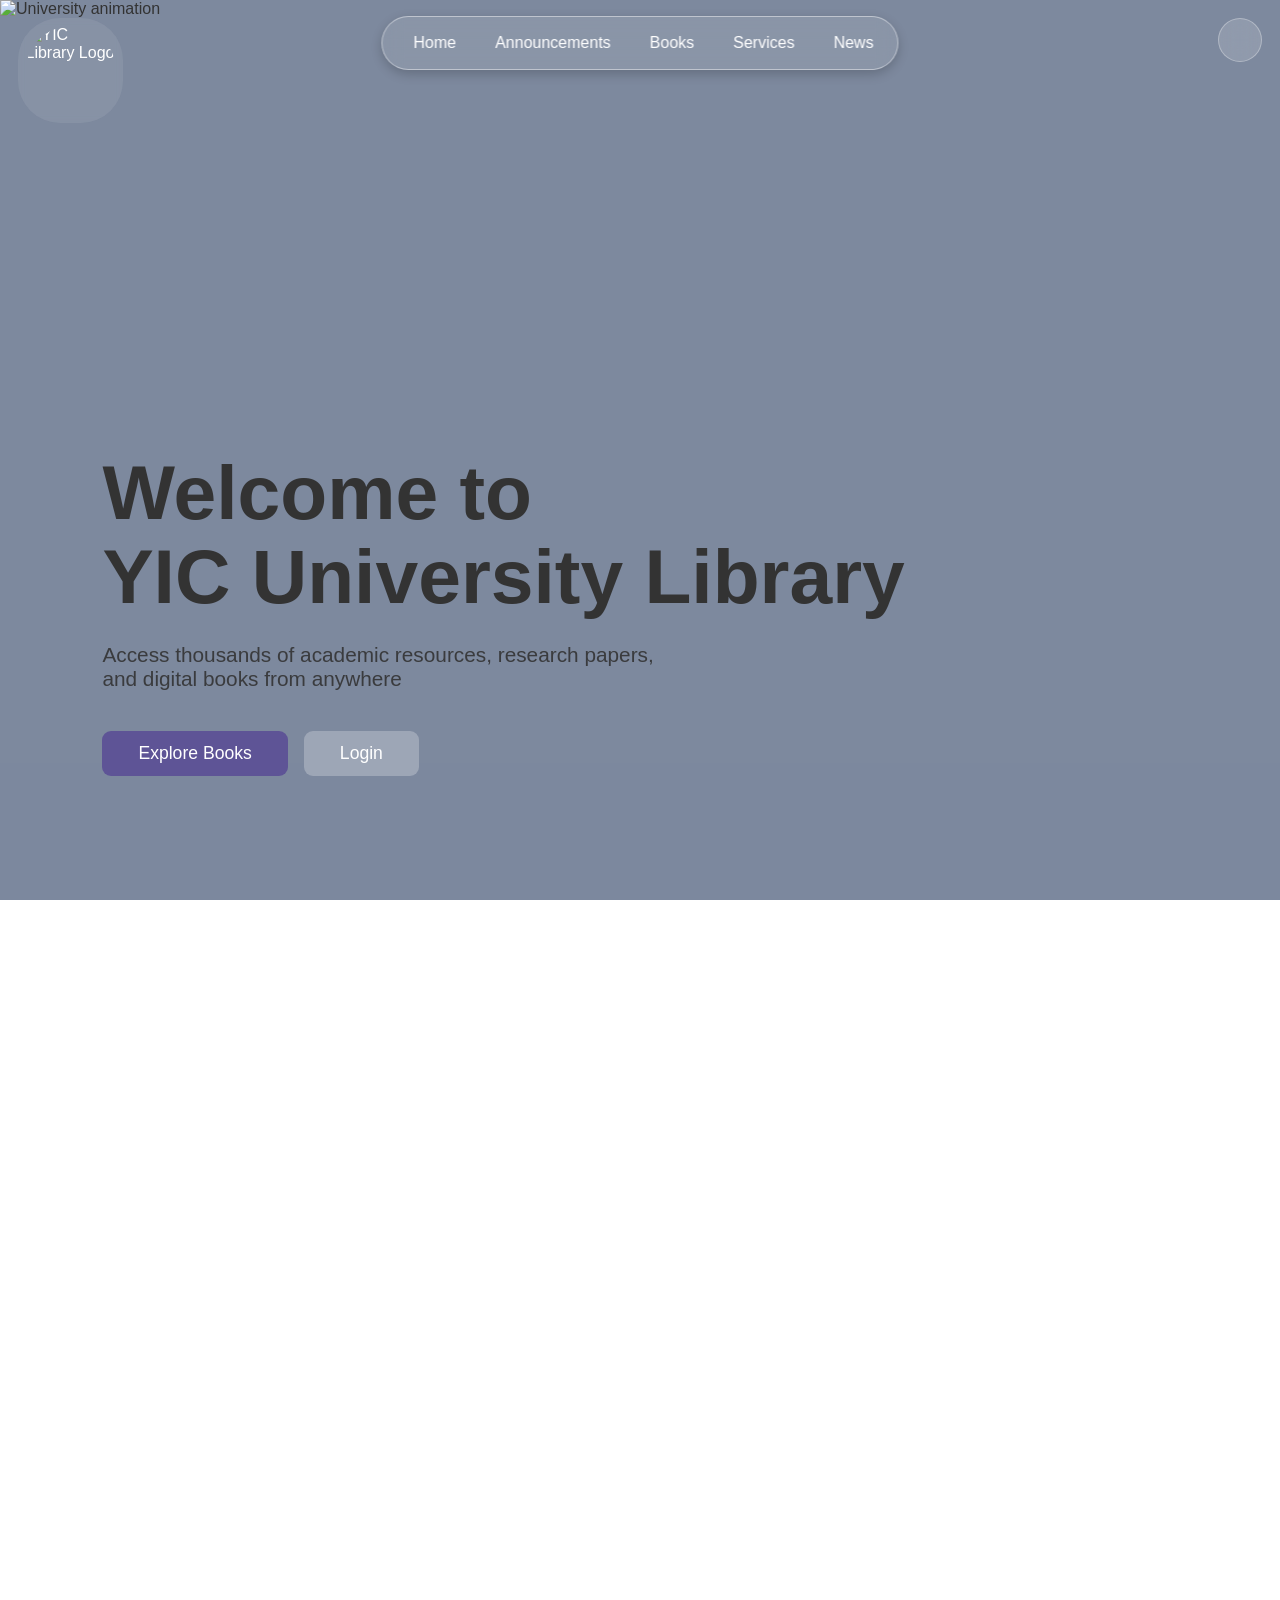
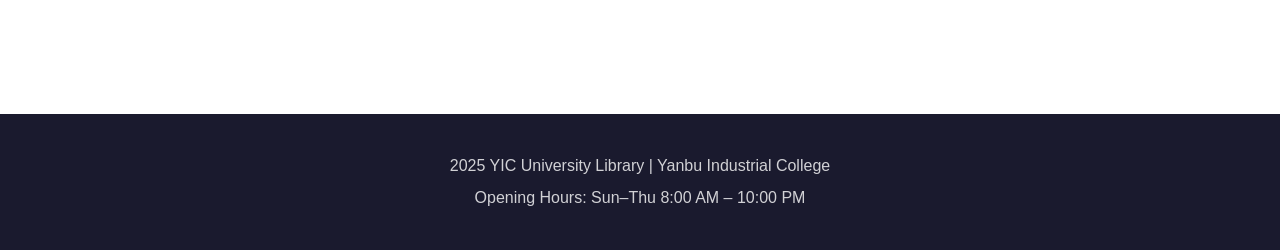
==== index.html @ c929fb39 "Add files via upload" ====
<!DOCTYPE html>
<html lang="en">
<head>
  <meta charset="UTF-8">
  <meta name="viewport" content="width=device-width, initial-scale=1.0">
  <title>YIC University Library</title>
  <link rel="stylesheet" href="https://use.fontawesome.com/releases/v6.5.1/css/all.css">
  <link rel="stylesheet" href="/assets/css/styles.css">
</head>

<body>
  <div class="overlay"></div>

  <!-- Logo -->
  <div class="logo">
    <img class="logo-img" src="/assets/images/logo.png" alt="YIC Library Logo">
  </div>

  <!-- Profile -->
  <div class="profile-circle">
    <a href="/pages/login.html" class="link"><i class="fas fa-user"></i></a>
  </div>

  <!-- Navigation -->
  <nav class="nav-links">
    <ul>
      <li><a class="links" href="#home"><i class="fas fa-home"></i> Home</a></li>
      <li><a class="links" href="#announcements"><i class="fas fa-bullhorn"></i> Announcements</a></li>
      <li><a class="links" href="#Books"><i class="fas fa-book icon-books"></i> Books</a></li>
      <li><a class="links" href="#services"><i class="fas fa-cogs"></i> Services</a></li>
      <li><a class="links" href="#news"><i class="fas fa-newspaper"></i> News</a></li>
    </ul>
  </nav>

  <!-- ===== HERO ===== -->
  <section id="home" class="hero-section visible">
   <img src="/assets/images/animation.gif" alt="University animation" class="hero-gif">
    <div class="contant">
      <h1>Welcome to<br>YIC University Library</h1>
      <p class="subtitle">Access thousands of academic resources, research papers,<br>and digital books from anywhere</p>
      <div class="button-group">
        <button class="btn-primary" onclick="location.href='books.html'">Explore Books</button>
        <button class="btn-secondary" onclick="location.href='/pages/login.html'">Login</button>
      </div>
    </div>
  </section>

  <!-- ===== ANNOUNCEMENTS ===== -->
  <section id="announcements" class="announcements">
    <div class="section-title"><i class="fas fa-bullhorn"></i> Latest Announcements</div>
    <div class="announcements-grid">
      <div class="announcement-card">
        <i class="fas fa-calendar-alt"></i>
        <h3>Library Extended Hours</h3>
        <p>During final exams, the library will be open 24/7 starting from December 15th.</p>
        <span class="announcement-date"><i class="far fa-calendar-alt"></i> December 10, 2025</span>
      </div>
      <div class="announcement-card">
        <i class="fas fa-book-open"></i>
        <h3>New Books Arrival</h3>
        <p>500+ new academic books added to our collection. Visit the new arrivals section!</p>
        <span class="announcement-date"><i class="far fa-calendar-alt"></i> December 5, 2025</span>
      </div>
      <div class="announcement-card">
        <i class="fas fa-laptop-code"></i>
        <h3>Digital Resources Workshop</h3>
        <p>Learn how to access e-books and research databases. Register now!</p>
        <span class="announcement-date"><i class="far fa-calendar-alt"></i> December 15, 2025</span>
      </div>
      <div class="announcement-card">
        <i class="fas fa-gift"></i>
        <h3>Holiday Reading Challenge</h3>
        <p>Win prizes by reading and reviewing books during the winter break.</p>
        <span class="announcement-date"><i class="far fa-calendar-alt"></i> December 20, 2025</span>
      </div>
    </div>
  </section>

  <!-- ===== POPULAR BOOKS ===== -->
  <section id="popular" class="popular-books">
    <div class="section-title"><i class="fas fa-fire"></i> Most Popular Books</div>
    <div class="books-grid">
      <div class="book-card" onclick="location.href='books.html'">
        <div class="book-icon"><i class="fas fa-book"></i></div>
        <h4>Data Science 101</h4>
        <p>Dr. Ahmed Al-Rashid</p>
        <span class="availability"><i class="fas fa-check-circle"></i> 3 copies</span>
      </div>
      <div class="book-card" onclick="location.href='books.html'">
        <div class="book-icon"><i class="fas fa-book"></i></div>
        <h4>Advanced Calculus</h4>
        <p>Prof. James Stewart</p>
        <span class="availability"><i class="fas fa-check-circle"></i> 2 copies</span>
      </div>
      <div class="book-card" onclick="location.href='books.html'">
        <div class="book-icon"><i class="fas fa-book"></i></div>
        <h4>Python Programming</h4>
        <p>Eric Matthes</p>
        <span class="availability"><i class="fas fa-check-circle"></i> 5 copies</span>
      </div>
      <div class="book-card" onclick="location.href='books.html'">
        <div class="book-icon"><i class="fas fa-book"></i></div>
        <h4>Ancient Egypt History</h4>
        <p>Dr. Zahi Hawass</p>
        <span class="availability low"><i class="fas fa-exclamation-circle"></i> 1 copy</span>
      </div>
      <div class="book-card" onclick="location.href='books.html'">
        <div class="book-icon"><i class="fas fa-book"></i></div>
        <h4>Web Development</h4>
        <p>Jon Duckett</p>
        <span class="availability"><i class="fas fa-check-circle"></i> 4 copies</span>
      </div>
    </div>
  </section>

  <!-- ===== SERVICES ===== -->
  <section id="services" class="services-section">
    <div class="section-title"><i class="fas fa-cogs"></i> Library Services</div>
    <div class="services-grid">
      <div class="service-card" onclick="location.href='books.html'">
        <i class="fas fa-search"></i>
        <h3>Search Books</h3>
        <p>Find any book in our catalog</p>
      </div>
      <div class="service-card" onclick="location.href='Ebooks.jsp'">
        <i class="fas fa-tablet-alt"></i>
        <h3>E-Books</h3>
        <p>Access digital resources anytime</p>
      </div>
      <div class="service-card" onclick="location.href='fines.html'">
        <i class="fas fa-dollar-sign"></i>
        <h3>Pay Fines</h3>
        <p>Check and pay overdue fines</p>
      </div>
      <div class="service-card" onclick="location.href='reservroom.jsp'">
        <i class="fas fa-door-open"></i>
        <h3>Study Rooms</h3>
        <p>Reserve group study spaces</p>
      </div>
    </div>
  </section>

  <!-- ===== NEWS ===== -->
  <section id="news" class="news-section">
    <div class="section-title"><i class="fas fa-newspaper"></i> Library News</div>
    <div class="news-list">
      <div class="news-item">
        <div class="news-icon"><i class="fas fa-trophy"></i></div>
        <div class="news-content">
          <h4>Library Wins Best Service Award</h4>
          <p>YIC Library recognized for excellence in student services at the annual education awards.</p>
          <span class="news-date"><i class="far fa-calendar-alt"></i> December 8, 2025</span>
        </div>
      </div>
      <div class="news-item">
        <div class="news-icon"><i class="fas fa-wifi"></i></div>
        <div class="news-content">
          <h4>New High-Speed WiFi Installed</h4>
          <p>All library zones now have upgraded 5G WiFi connectivity for better online access.</p>
          <span class="news-date"><i class="far fa-calendar-alt"></i> December 1, 2025</span>
        </div>
      </div>
      <div class="news-item">
        <div class="news-icon"><i class="fas fa-users"></i></div>
        <div class="news-content">
          <h4>Study Group Registration Open</h4>
          <p>Register your study group for the winter semester. Limited slots available.</p>
          <span class="news-date"><i class="far fa-calendar-alt"></i> November 28, 2025</span>
        </div>
      </div>
      <div class="news-item">
        <div class="news-icon"><i class="fas fa-microphone-alt"></i></div>
        <div class="news-content">
          <h4>Author Talk: Dr. Mohammed Al-Ghamdi</h4>
          <p>Join us for a discussion on "Digital Transformation in Education"</p>
          <span class="news-date"><i class="far fa-calendar-alt"></i> November 25, 2025</span>
        </div>
      </div>
    </div>

    <!-- Contact / Feedback Form -->
    <div class="feedback-form-wrap">
      <div class="section-title" style="margin-top:60px;"><i class="fas fa-envelope"></i> Send Us a Message</div>
      <form id="feedbackForm" novalidate>
        <div class="form-group">
          <label for="userName">Full Name</label>
          <input type="text" id="userName" placeholder="Your full name" autocomplete="name">
          <span class="error-msg" id="nameError"></span>
        </div>
        <div class="form-group">
          <label for="userEmail">Email Address</label>
          <input type="email" id="userEmail" placeholder="your@email.com" autocomplete="email">
          <span class="error-msg" id="emailError"></span>
        </div>
        <div class="form-group">
          <label for="userMessage">Message</label>
          <textarea id="userMessage" rows="4" placeholder="Write your message here..."></textarea>
          <span class="error-msg" id="messageError"></span>
        </div>
        <button type="submit" class="btn-primary">Send Message <i class="fas fa-paper-plane"></i></button>
        <div class="form-success" id="formSuccess">
          <i class="fas fa-check-circle"></i> Thank you! Your message has been sent.
        </div>
      </form>
    </div>
  </section>

  <!-- Footer -->
  <footer>
    <p><i class="far fa-copyright"></i> 2025 YIC University Library | Yanbu Industrial College</p>
    <p><i class="far fa-clock"></i> Opening Hours: Sun–Thu 8:00 AM – 10:00 PM</p>
  </footer>

  <!-- Scroll to Top -->
  <button class="scroll-top" id="scrollTop" aria-label="Scroll to top">
    <i class="fas fa-arrow-up"></i>
  </button>

  <script src="/assets/js/main.js"></script>
</body>
</html>
---- assets/css/styles.css ----
/* ========== RESET ========== */
*, *::before, *::after {
  margin: 0;
  padding: 0;
  box-sizing: border-box;
}

html {
  scroll-behavior: smooth; /* ✅ handles smooth scrolling natively */
}

body {
  font-family: 'Segoe UI', Arial, sans-serif;
  color: white;
  overflow-x: hidden;
}

/* ========== BACKGROUND VIDEO ========== */
/* ✅ Removed duplicate .background wrapper div and second .backgraund overlay */
img.hero-gif {
  position: fixed;
  inset: 0;               /* shorthand for top/right/bottom/left: 0 */
  width: 100vw;
  height: 100vh;
  object-fit: cover;
  z-index: -2;
}

.overlay {
  position: fixed;
  inset: 0;
  background: rgba(20, 42, 80, 0.65);
  z-index: -1;
}

/* ========== LOGO ========== */
.logo{
  position: fixed;
  top: 18px;
  left: 18px;
  z-index: 999;
  width: 105px;
  height: 105px;
  background: rgba(255, 255, 255, 0.08);
  border-radius: 40%;
  display: flex;
  align-items: center;
  justify-content: center;
  backdrop-filter: blur(4px);
}
.logo-img {
  width: 100px;
  height: 100px;
  object-fit: contain;
  border-radius: 50%;
  background: rgba(255, 255, 255, 0);
  padding: 5px;
}
/* ========== PROFILE BUTTON ========== */
.profile-circle {
  position: fixed;
  top: 18px;
  right: 18px;
  z-index: 999;
  width: 44px;
  height: 44px;
  background: rgba(255, 255, 255, 0.15);
  border-radius: 50%;
  display: flex;
  align-items: center;
  justify-content: center;
  backdrop-filter: blur(10px);
  border: 1px solid rgba(255, 255, 255, 0.3);
  transition: background 0.3s;
}

.profile-circle .link {
  color: #283971;
  font-size: 1.4rem;
  text-decoration: none;
}

.profile-circle:hover {
  background: rgba(255, 255, 255, 0.4);
  box-shadow: 0 0 14px #203a5a;
}

/* ========== NAVIGATION ========== */
.nav-links {
  position: fixed;
  top: 1rem;
  left: 50%;
  transform: translateX(-50%);
  z-index: 100;
  background: rgba(255, 255, 255, 0.1);
  backdrop-filter: blur(10px);
  padding: 0.7rem 1.5rem;
  border-radius: 30px;
  border: 1px solid rgba(255, 255, 255, 0.45);
  box-shadow: 0 4px 12px rgba(0, 0, 0, 0.2);
  transition: all 0.3s ease;
}

.nav-links.scrolled {
  background: rgba(0, 0, 0, 0.85);
  top: 0;
  border-radius: 0 0 28px 28px;
}

ul {
  list-style: none;
  display: flex;
  gap: 2rem;
}

.links {
  color: white;
  text-decoration: none;
  font-weight: 500;
  display: inline-flex;
  align-items: center;
  gap: 7px;
  padding: 6px 0;
  position: relative;
  transition: color 0.3s;
}

.links::after {
  content: '';
  position: absolute;
  bottom: 0;
  left: 50%;
  width: 0;
  height: 2px;
  background: #283971;
  transition: all 0.3s ease;
}

.links:hover { color: #2b3863; }
.links:hover::after { width: 100%; left: 0; }

/* ========== HERO ========== */
.hero-section {
  min-height: 100vh;
  display: flex;
  align-items: center;
}

@keyframes fadeUp {
  from { opacity: 0; transform: translateY(30px); filter: blur(8px); }
  to   { opacity: 1; transform: translateY(0);    filter: blur(0); }
}

.contant {
  position: absolute;
  top: 50%;
  left: 8%;
  transform: translateY(-50%);
  animation: fadeUp 1.8s ease forwards;
}
#home{
  background: rgba(255, 255, 255, 0.15);
}
.contant h1 {
  font-size: clamp(36px, 6vw, 80px); /* ✅ responsive font, no breakpoints needed */
  font-weight: bold;
  line-height: 1.1;
  margin-bottom: 24px;
}

.subtitle {
  font-size: clamp(1rem, 2vw, 1.3rem);
  margin-bottom: 40px;
  opacity: 0.9;
}

/* ========== BUTTONS ========== */
/* ✅ Replaced input[type=button] with proper <button> elements */
.button-group {
  display: flex;
  gap: 16px;
  flex-wrap: wrap;
}

.btn-primary,
.btn-secondary {
  font-size: 1.1rem;
  padding: 12px 36px;
  border: none;
  border-radius: 9px;
  cursor: pointer;
  transition: all 0.3s ease;
  font-family: inherit;
}

.btn-primary {
  background: #5E5496;
  color: white;
}

.btn-primary:hover {
  background: #283971;
  box-shadow: 0 0 18px #28397188;
}

.btn-secondary {
  background: rgba(255, 255, 255, 0.25);
  color: white;
}

.btn-secondary:hover {
  background: rgba(255, 255, 255, 0.42);
  color: #1a2e50;
  box-shadow: 0 0 18px #203a5a88;
}

/* ========== SECTIONS (shared) ========== */
/* ✅ hero-section gets .visible immediately in HTML — no JS flash */
section {
  min-height: 100vh;
  padding: 90px 20px 60px;
  background: white;
  color: #333;
  opacity: 0;
  transform: translateY(40px);
  transition: opacity 0.7s ease, transform 0.7s ease;
}

section.visible {
  opacity: 1;
  transform: translateY(0);
}

.section-title {
  text-align: center;
  font-size: 2.2rem;
  margin-bottom: 50px;
  color: #333;
  position: relative;
  padding-bottom: 14px;
}

.section-title::after {
  content: '';
  position: absolute;
  bottom: 0;
  left: 50%;
  transform: translateX(-50%);
  width: 70px;
  height: 4px;
  background: #283971;
  border-radius: 2px;
}

/* ========== ANNOUNCEMENTS ========== */
.announcements {
  background: linear-gradient(135deg, #f5f7fa, #e4e8f0);
}

.announcements-grid {
  display: grid;
  grid-template-columns: repeat(auto-fit, minmax(300px, 1fr));
  gap: 28px;
  max-width: 1200px;
  margin: 0 auto;
}

.announcement-card {
  background: white;
  border-left: 5px solid #283971;
  border-radius: 14px;
  padding: 24px;
  box-shadow: 0 8px 24px rgba(0,0,0,0.08);
  transition: transform 0.3s;
}

.announcement-card:hover { transform: translateY(-5px); }

.announcement-card > i {
  font-size: 36px;
  color: #283971;
  margin-bottom: 12px;
  display: block;
}

.announcement-card h3 { font-size: 1.2rem; margin-bottom: 8px; }
.announcement-card p  { color: #666; line-height: 1.6; }

.announcement-date {
  display: block;
  margin-top: 14px;
  font-size: 0.82rem;
  color: #283971;
}

/* ========== POPULAR BOOKS ========== */
.popular-books { background: white; }

.books-grid {
  display: grid;
  grid-template-columns: repeat(auto-fit, minmax(190px, 1fr));
  gap: 28px;
  max-width: 1200px;
  margin: 0 auto;
}

.book-card {
  background: #f8f9fa;
  border-radius: 12px;
  padding: 22px 16px;
  text-align: center;
  cursor: pointer;
  transition: transform 0.3s, box-shadow 0.3s;
}

.book-card:hover {
  transform: translateY(-8px);
  box-shadow: 0 14px 36px rgba(0,0,0,0.12);
}

.book-icon { font-size: 54px; color: #283971; margin-bottom: 14px; }
.book-card h4 { font-size: 1rem; margin-bottom: 6px; color: #333; }
.book-card p  { font-size: 0.88rem; color: #666; }

.availability {
  display: inline-block;
  margin-top: 12px;
  padding: 4px 12px;
  background: #28a745;
  color: white;
  border-radius: 20px;
  font-size: 0.78rem;
}

/* ✅ Low stock badge */
.availability.low { background: #e07b00; }

/* ========== SERVICES ========== */
.services-section {
  background: linear-gradient(135deg, #5E5496, #44AF69);
  color: white;
}

.services-section .section-title { color: white; }

.services-grid {
  display: grid;
  grid-template-columns: repeat(auto-fit, minmax(230px, 1fr));
  gap: 28px;
  max-width: 1200px;
  margin: 0 auto;
}

.service-card {
  background: rgba(255,255,255,0.15);
  backdrop-filter: blur(10px);
  border-radius: 14px;
  padding: 34px 22px;
  text-align: center;
  cursor: pointer;
  transition: background 0.3s, transform 0.3s;
}

.service-card:hover {
  background: rgba(255,255,255,0.26);
  transform: scale(1.04);
}

.service-card i  { font-size: 46px; margin-bottom: 18px; display: block; }
.service-card h3 { font-size: 1.2rem; margin-bottom: 8px; }
.service-card p  { opacity: 0.85; font-size: 0.95rem; }

/* ========== NEWS ========== */
.news-section { background: #f0f2f5; }

.news-list {
  max-width: 900px;
  margin: 0 auto;
}

.news-item {
  background: white;
  padding: 20px 24px;
  margin-bottom: 18px;
  border-radius: 12px;
  display: flex;
  gap: 18px;
  align-items: center;
  transition: transform 0.3s, box-shadow 0.3s;
}

.news-item:hover {
  transform: translateX(8px);
  box-shadow: 0 6px 20px rgba(0,0,0,0.1);
}

.news-icon {
  flex-shrink: 0;
  width: 48px;
  height: 48px;
  background: #2D54A4;
  border-radius: 50%;
  display: flex;
  align-items: center;
  justify-content: center;
  color: white;
  font-size: 18px;
}

.news-content h4 { color: #222; margin-bottom: 4px; }
.news-content p  { color: #666; font-size: 0.92rem; }
.news-date { color: #2D54A4; font-size: 0.82rem; margin-top: 6px; display: block; }

/* ========== FEEDBACK FORM ========== */
.feedback-form-wrap {
  max-width: 640px;
  margin: 0 auto;
  padding-bottom: 20px;
}

#feedbackForm {
  display: flex;
  flex-direction: column;
  gap: 18px;
}

.form-group {
  display: flex;
  flex-direction: column;
  gap: 6px;
}

.form-group label {
  font-weight: 600;
  color: #333;
  font-size: 0.95rem;
}

.form-group input,
.form-group textarea {
  padding: 12px 14px;
  border: 2px solid #ddd;
  border-radius: 9px;
  font-size: 1rem;
  font-family: inherit;
  transition: border-color 0.3s;
  resize: vertical;
}

.form-group input:focus,
.form-group textarea:focus {
  outline: none;
  border-color: #b21f2d;
}

/* ✅ Validation error styles */
.form-group input.invalid,
.form-group textarea.invalid {
  border-color: #e03030;
}

.error-msg {
  color: #e03030;
  font-size: 0.82rem;
  min-height: 16px;
}

.form-success {
  display: none;
  color: #1a7a3c;
  background: #d4f4e2;
  border-radius: 8px;
  padding: 12px 16px;
  font-weight: 600;
  font-size: 0.95rem;
}

/* ========== FOOTER ========== */
footer {
  background: #1a1a2e;
  color: rgba(255,255,255,0.8);
  text-align: center;
  padding: 36px 20px;
  line-height: 2;
}

/* ========== SCROLL TO TOP ========== */
/* ✅ Changed from div to <button> for accessibility */
.scroll-top {
  position: fixed;
  bottom: 28px;
  right: 28px;
  width: 48px;
  height: 48px;
  background: #55C3F0;
  border: none;
  border-radius: 50%;
  display: flex;
  align-items: center;
  justify-content: center;
  color: white;
  font-size: 1.1rem;
  cursor: pointer;
  opacity: 0;
  visibility: hidden;
  transition: all 0.3s ease;
  z-index: 1000;
}

.scroll-top.show {
  opacity: 1;
  visibility: visible;
}

.scroll-top:hover {
  background: #8a1a25;
  transform: translateY(-4px);
}

/* ========== RESPONSIVE ========== */
@media (max-width: 768px) {
  .nav-links { width: 92%; padding: 0.5rem 1rem; }
  ul { gap: 1rem; }
  .links { font-size: 12px; }
  .links i { font-size: 12px; }

  .contant { left: 5%; right: 5%; }

  .news-item { flex-direction: column; text-align: center; }
  .announcements-grid { grid-template-columns: 1fr; }
}
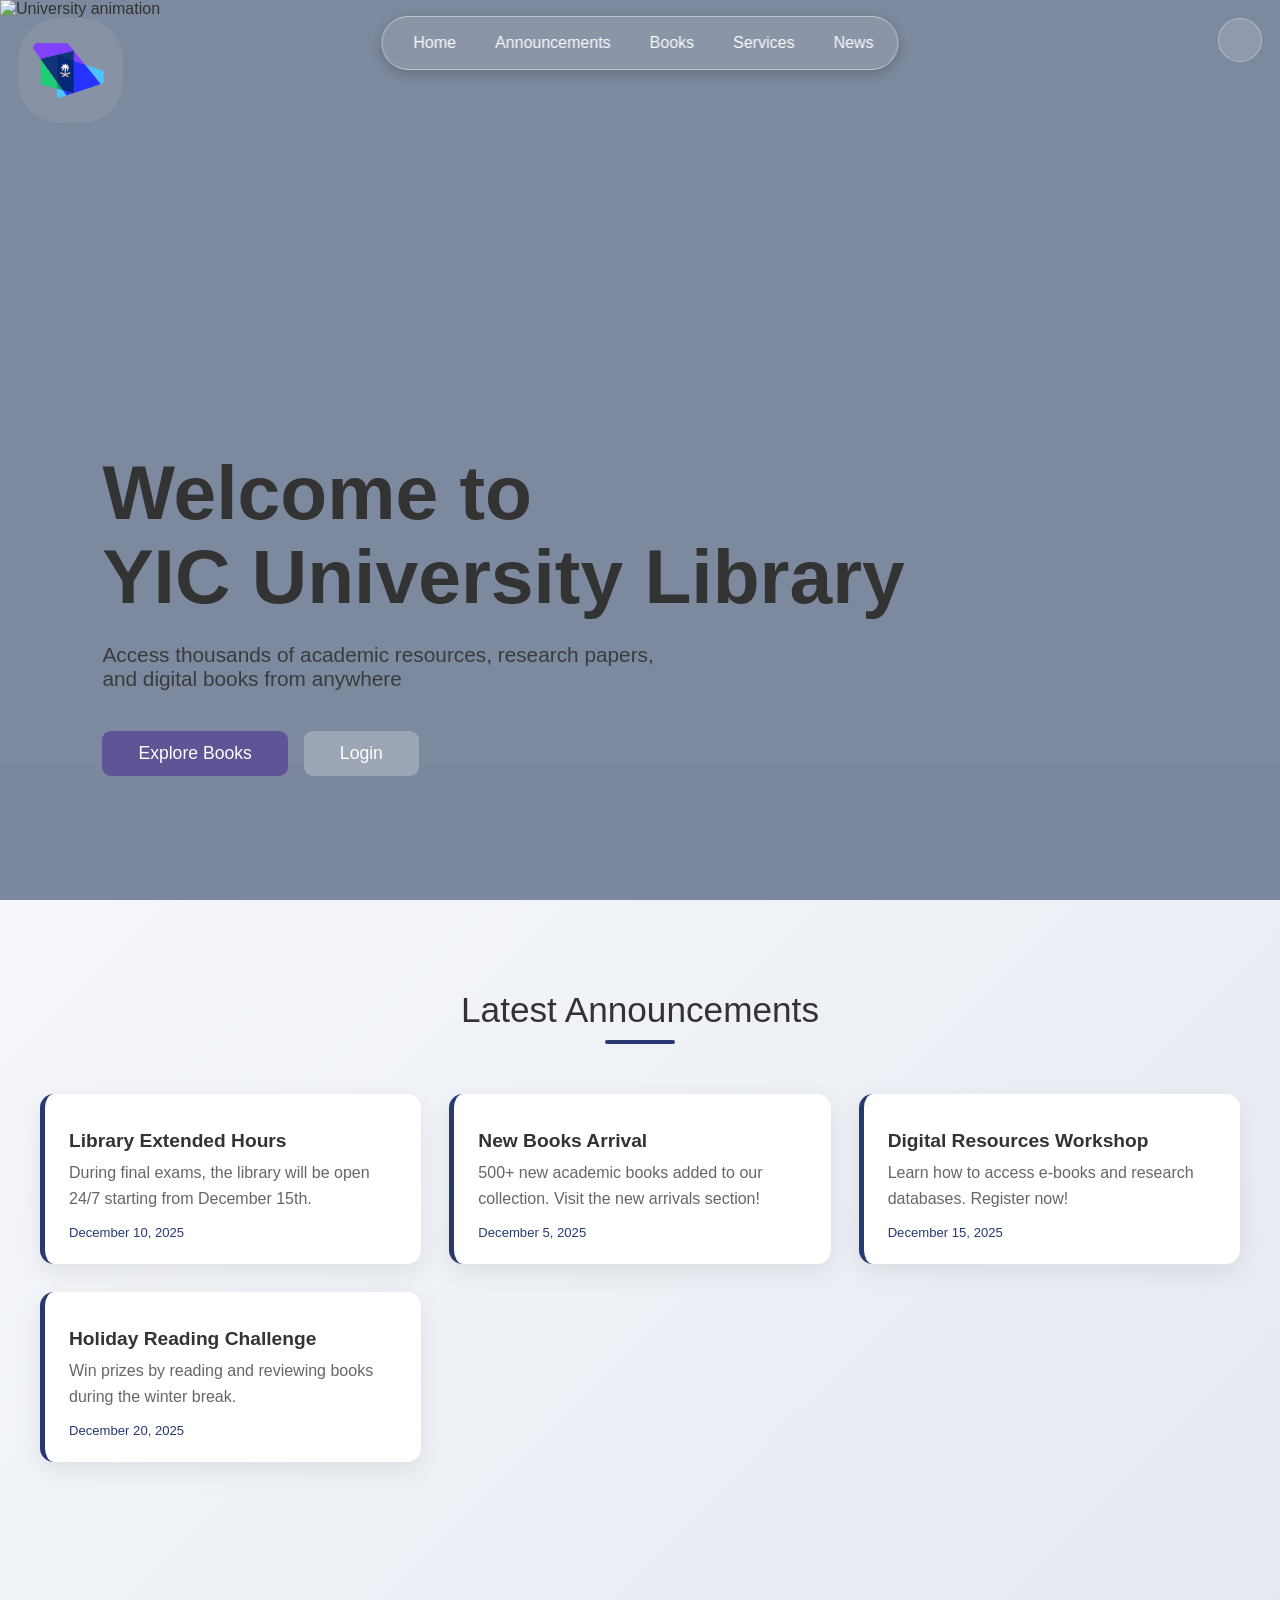
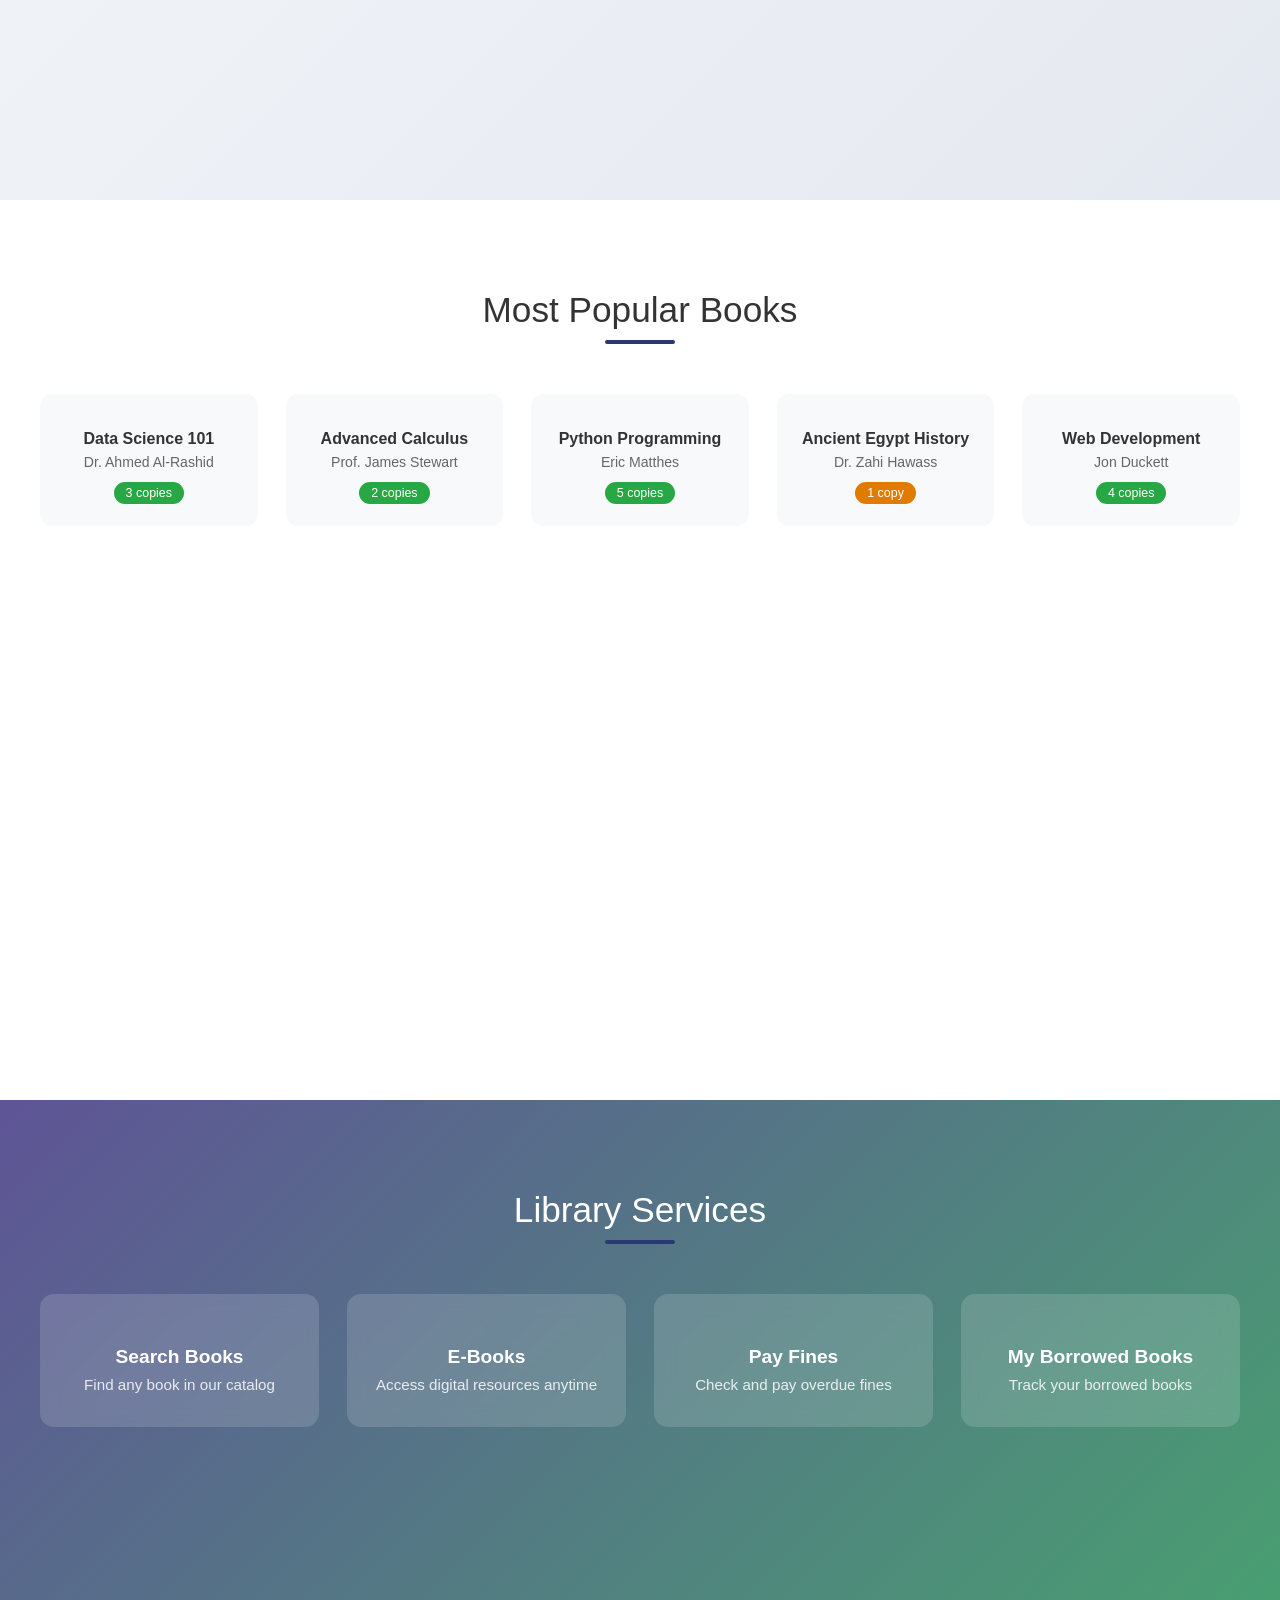
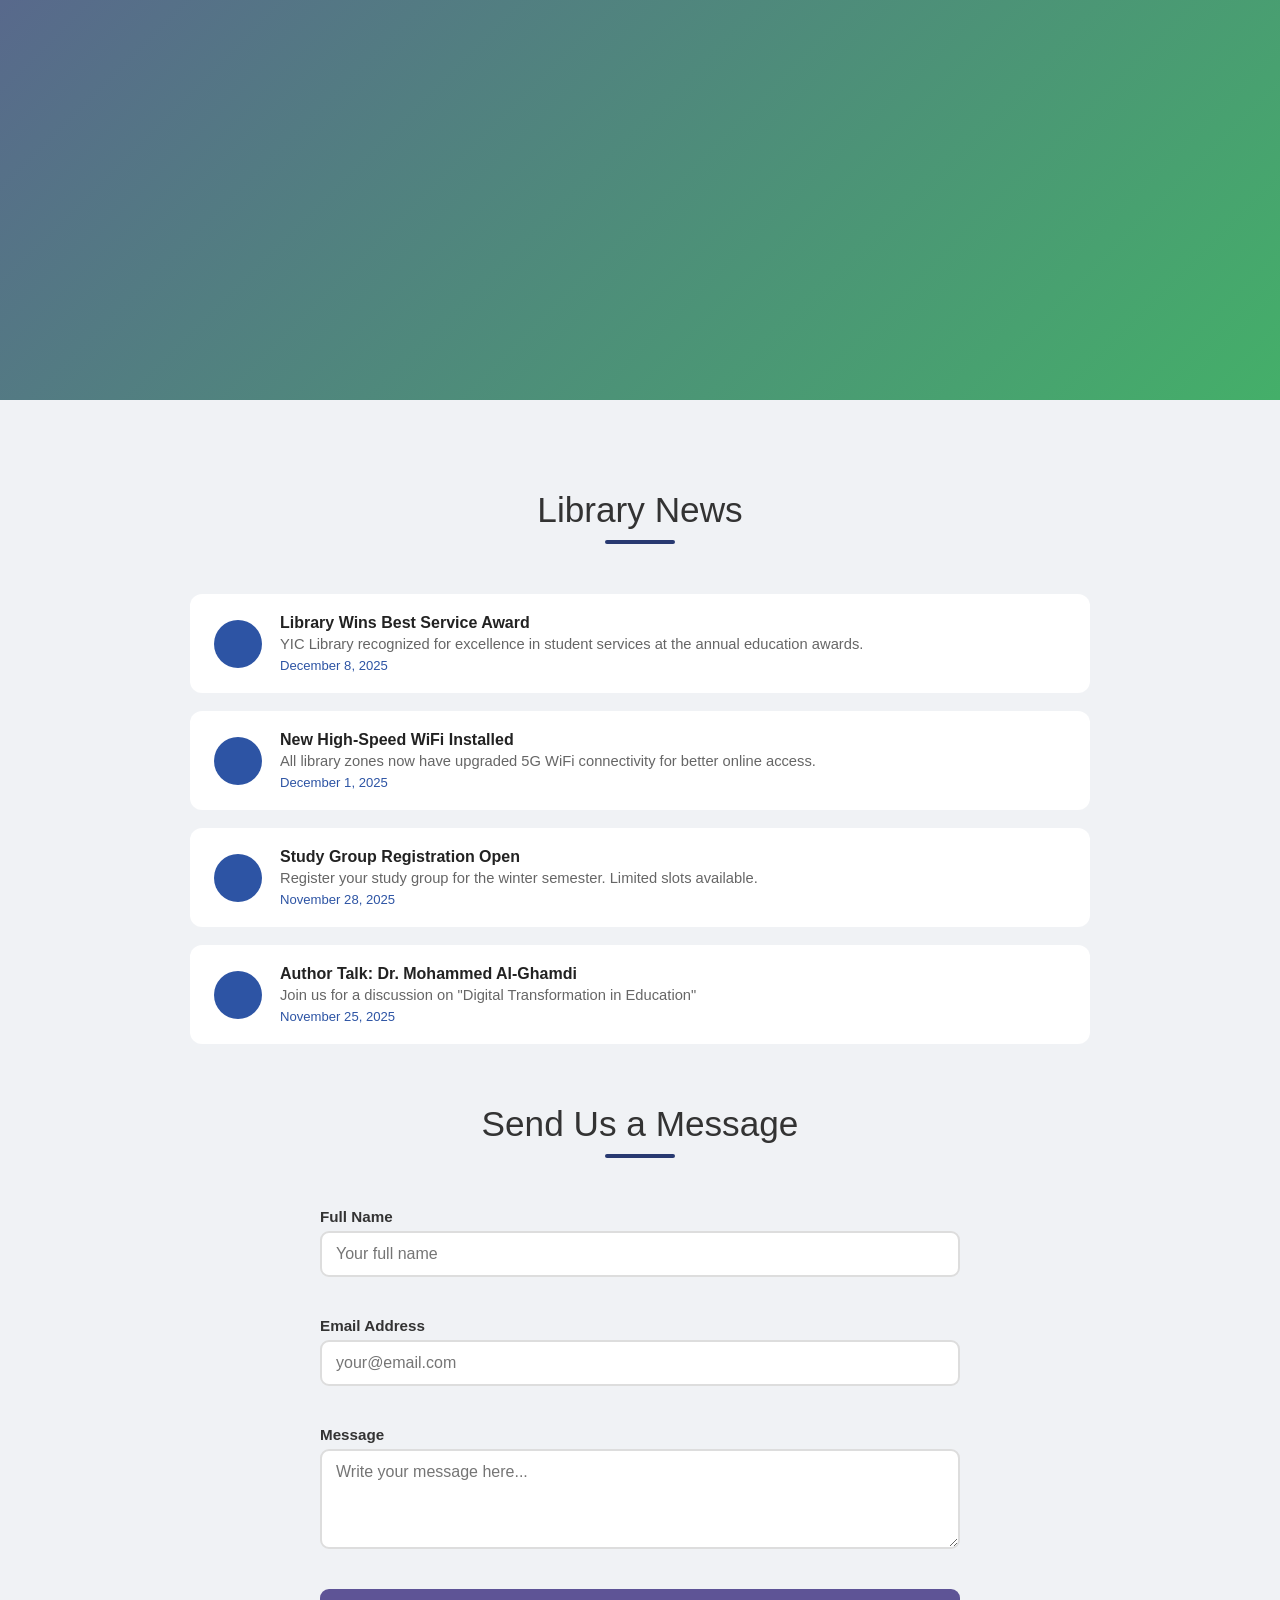
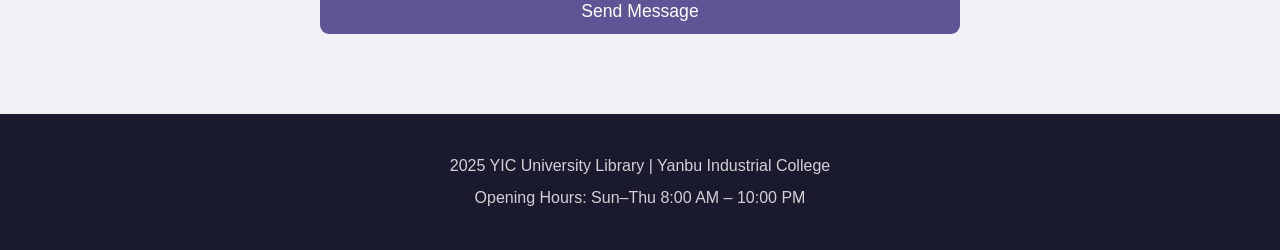
==== commit 791a0e40: "update" ====
--- a/index.html
+++ b/index.html
@@ -26,7 +26,7 @@
     <ul>
       <li><a class="links" href="#home"><i class="fas fa-home"></i> Home</a></li>
       <li><a class="links" href="#announcements"><i class="fas fa-bullhorn"></i> Announcements</a></li>
-      <li><a class="links" href="#Books"><i class="fas fa-book icon-books"></i> Books</a></li>
+      <li><a class="links" href="#popular"><i class="fas fa-book"></i> Books</a></li>
       <li><a class="links" href="#services"><i class="fas fa-cogs"></i> Services</a></li>
       <li><a class="links" href="#news"><i class="fas fa-newspaper"></i> News</a></li>
     </ul>
@@ -34,12 +34,13 @@
 
   <!-- ===== HERO ===== -->
   <section id="home" class="hero-section visible">
-   <img src="/assets/images/animation.gif" alt="University animation" class="hero-gif">
+    <img src="/assets/images/animation.webm" alt="University animation" class="hero-gif">
     <div class="contant">
       <h1>Welcome to<br>YIC University Library</h1>
       <p class="subtitle">Access thousands of academic resources, research papers,<br>and digital books from anywhere</p>
       <div class="button-group">
-        <button class="btn-primary" onclick="location.href='books.html'">Explore Books</button>
+        <!-- ✅ Fixed: was 'books.html' without path -->
+        <button class="btn-primary" onclick="location.href='/pages/books.html'">Explore Books</button>
         <button class="btn-secondary" onclick="location.href='/pages/login.html'">Login</button>
       </div>
     </div>
@@ -77,34 +78,35 @@
   </section>
 
   <!-- ===== POPULAR BOOKS ===== -->
+  <!-- ✅ Fixed: id was "popular" but nav linked to "#Books" — unified to #popular -->
   <section id="popular" class="popular-books">
     <div class="section-title"><i class="fas fa-fire"></i> Most Popular Books</div>
     <div class="books-grid">
-      <div class="book-card" onclick="location.href='books.html'">
+      <div class="book-card" onclick="location.href='/pages/books.html'">
         <div class="book-icon"><i class="fas fa-book"></i></div>
         <h4>Data Science 101</h4>
         <p>Dr. Ahmed Al-Rashid</p>
         <span class="availability"><i class="fas fa-check-circle"></i> 3 copies</span>
       </div>
-      <div class="book-card" onclick="location.href='books.html'">
+      <div class="book-card" onclick="location.href='/pages/books.html'">
         <div class="book-icon"><i class="fas fa-book"></i></div>
         <h4>Advanced Calculus</h4>
         <p>Prof. James Stewart</p>
         <span class="availability"><i class="fas fa-check-circle"></i> 2 copies</span>
       </div>
-      <div class="book-card" onclick="location.href='books.html'">
+      <div class="book-card" onclick="location.href='/pages/books.html'">
         <div class="book-icon"><i class="fas fa-book"></i></div>
         <h4>Python Programming</h4>
         <p>Eric Matthes</p>
         <span class="availability"><i class="fas fa-check-circle"></i> 5 copies</span>
       </div>
-      <div class="book-card" onclick="location.href='books.html'">
+      <div class="book-card" onclick="location.href='/pages/books.html'">
         <div class="book-icon"><i class="fas fa-book"></i></div>
         <h4>Ancient Egypt History</h4>
         <p>Dr. Zahi Hawass</p>
         <span class="availability low"><i class="fas fa-exclamation-circle"></i> 1 copy</span>
       </div>
-      <div class="book-card" onclick="location.href='books.html'">
+      <div class="book-card" onclick="location.href='/pages/books.html'">
         <div class="book-icon"><i class="fas fa-book"></i></div>
         <h4>Web Development</h4>
         <p>Jon Duckett</p>
@@ -117,25 +119,26 @@
   <section id="services" class="services-section">
     <div class="section-title"><i class="fas fa-cogs"></i> Library Services</div>
     <div class="services-grid">
-      <div class="service-card" onclick="location.href='books.html'">
+      <!-- ✅ Fixed: corrected all hrefs to use /pages/ prefix -->
+      <div class="service-card" onclick="location.href='/pages/books.html'">
         <i class="fas fa-search"></i>
         <h3>Search Books</h3>
         <p>Find any book in our catalog</p>
       </div>
-      <div class="service-card" onclick="location.href='Ebooks.jsp'">
+      <div class="service-card" onclick="location.href='/pages/Ebooks.html'">
         <i class="fas fa-tablet-alt"></i>
         <h3>E-Books</h3>
         <p>Access digital resources anytime</p>
       </div>
-      <div class="service-card" onclick="location.href='fines.html'">
+      <div class="service-card" onclick="location.href='/pages/fines.html'">
         <i class="fas fa-dollar-sign"></i>
         <h3>Pay Fines</h3>
         <p>Check and pay overdue fines</p>
       </div>
-      <div class="service-card" onclick="location.href='reservroom.jsp'">
-        <i class="fas fa-door-open"></i>
-        <h3>Study Rooms</h3>
-        <p>Reserve group study spaces</p>
+      <div class="service-card" onclick="location.href='/pages/borrowed-books.html'">
+        <i class="fas fa-book-reader"></i>
+        <h3>My Borrowed Books</h3>
+        <p>Track your borrowed books</p>
       </div>
     </div>
   </section>
